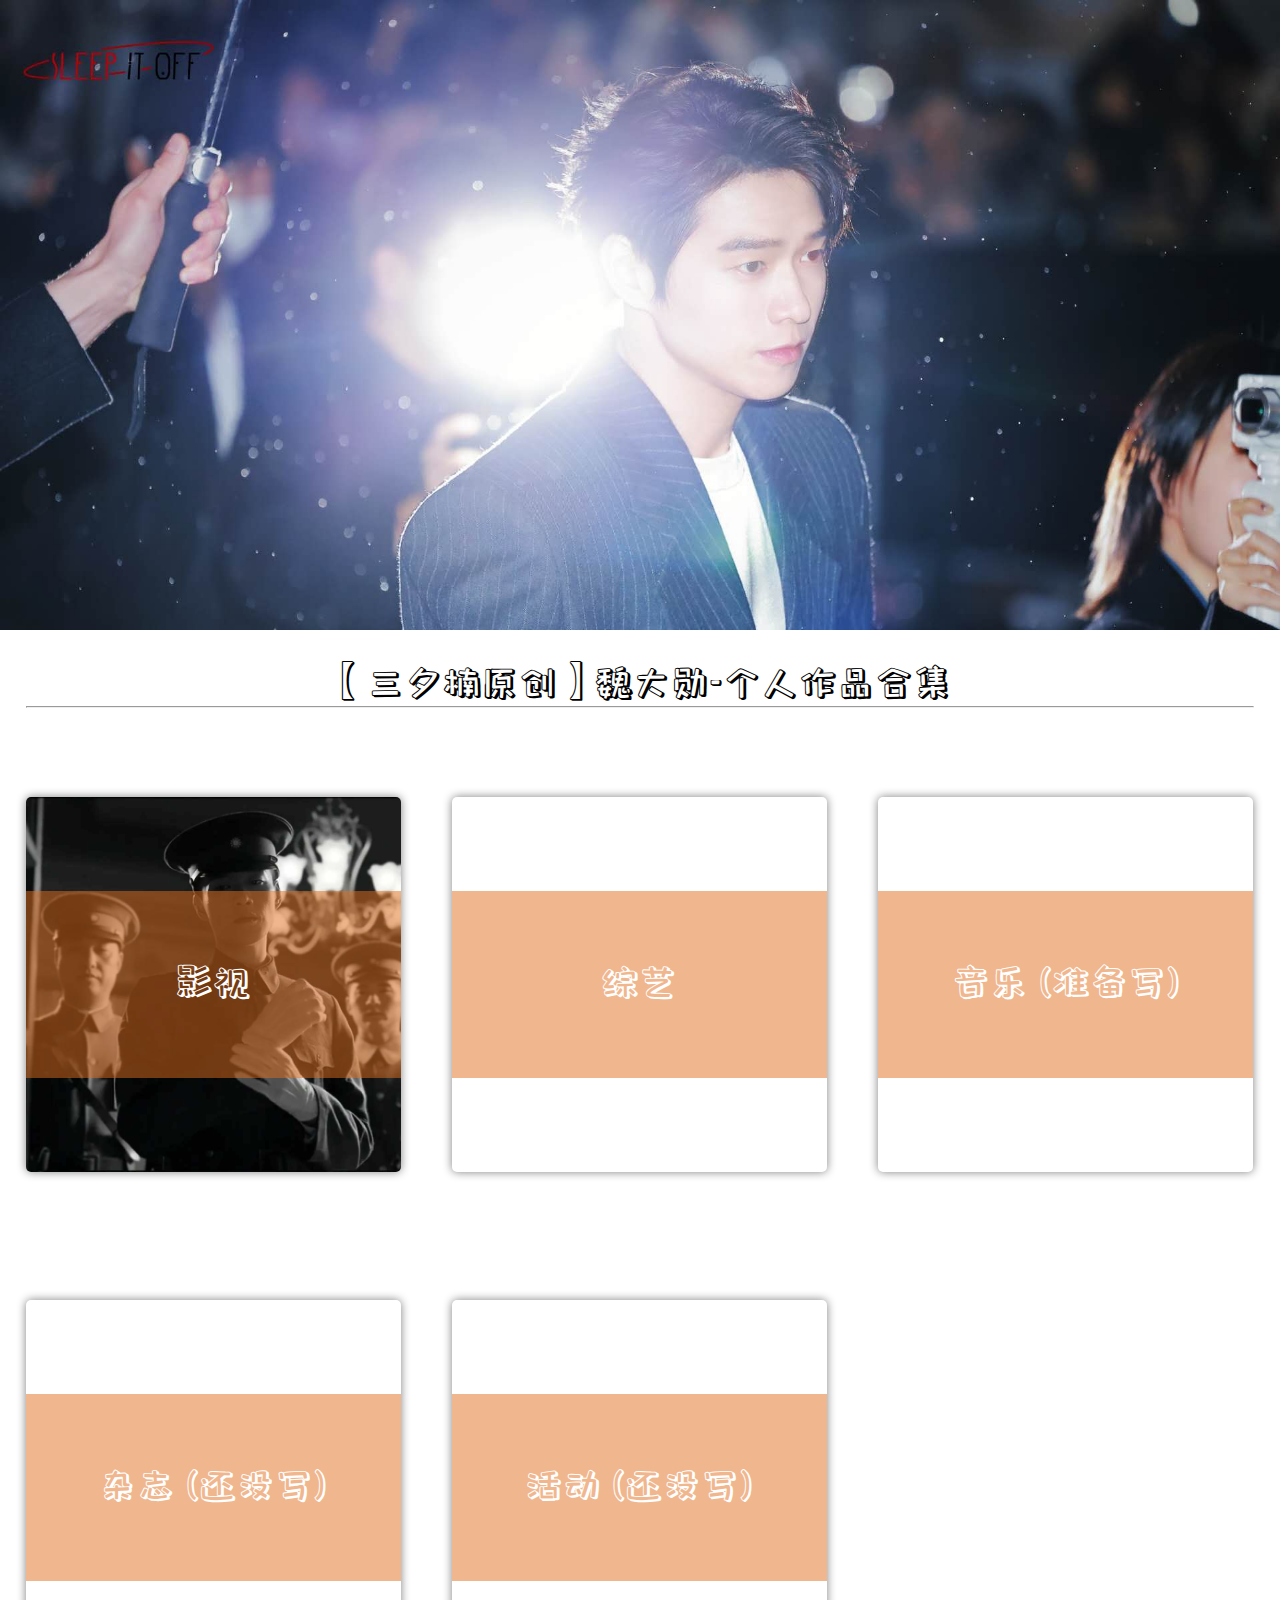
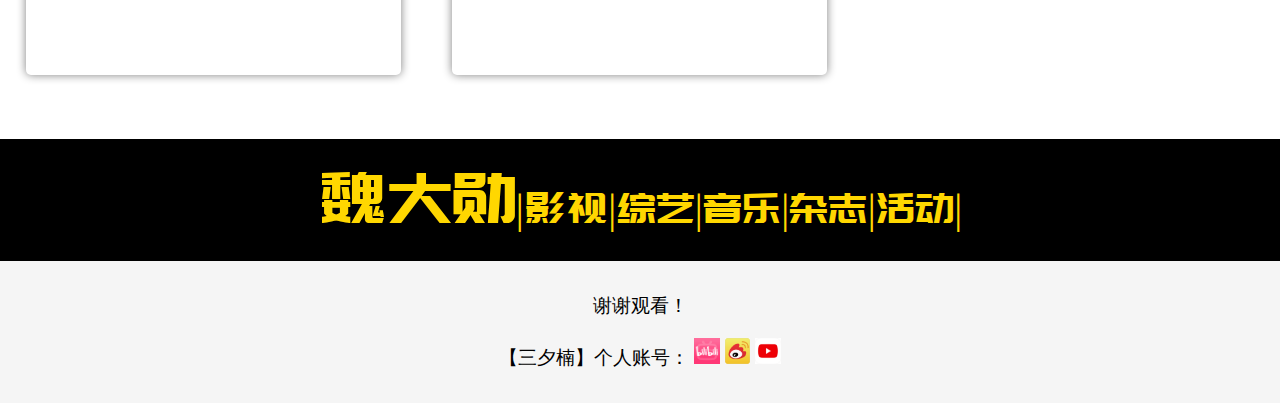
==== index.html @ 47e6bcda "update multiple source for alert window" ====
<!DOCTYPE html>
<html>
<head>
    <meta charset='utf-8'>
    <meta http-equiv='X-UA-Compatible' content='IE=edge'>
    <title>首页【三夕楠|魏大勋】</title>
    <meta name='viewport' content='width=device-width, initial-scale=1'>
    <link rel='stylesheet' type='text/css' media='screen' href='main.css'>
    <style>
        #cover_bg {
            text-align: center;
            position: fixed;
            top: 0;
            left: 50%;
            transform: translate(-50%, 0);
            z-index: -1;
        }
        #placeholder {
            height: 70vh;
        }
        #main_body {
            background: white;
        }
        #main_header {
            background: white;
            padding: 2vw;
            position: sticky;
            top: 0;
            font-size: 3vw;
            text-align: center;
            font-family: "BTXiaoBai", sans-serif;
        }
        .main_title {
            aspect-ratio: 1/1;
            box-shadow: 0px 0px 10px gray;
            border-radius: 5px;
            box-sizing: border-box;
            float: left;
            background-size: cover;
            background-position: center;
            font-size: 5vw;

            display: table-cell;
            vertical-align: middle;
        }
        .main_title a {
            background: rgba(255, 255, 255, 0.3);
            color: black;
            text-decoration: none;
            text-align: center;
        }
        .main_title_shade {
            width: 100%;
            height: 50%;
            margin: 25% 0;
            line-height: inherit;
            box-sizing: border-box;
            background: rgba(225, 109, 29, 0.5);
            color: white;
            font-family: "BTXiaoBai", serif;
        }
        .main_title:nth-child(1) {
            background-image: url("src/film_tv/1921_2021-7-1.jpg");
        }
        .main_title:nth-child(2) {
            background-image: url("src/show/大侦探第九季_2024-01-18.jpg");
        }
    </style>
</head>
<body style="margin: 0 auto;">
    <div id="placeholder"></div>
    <img src="src/cover.jpg" id="cover_bg">
    <div id="main_header">【三夕楠原创】魏大勋-个人作品合集<hr style="margin: 0;"></div>

    <div id="main_body">
        <div class="main_title"><a href="film_tv.html"><div class="main_title_shade">影视</div></a></div>
        <div class="main_title"><a href="show.html"><div class="main_title_shade">综艺</div></a></div>
        <div class="main_title"><a href="film_tv.html"><div class="main_title_shade">音乐 (准备写)</div></a></div>
        <div class="main_title"><a href="film_tv.html"><div class="main_title_shade">杂志 (还没写)</div></a></div>
        <div class="main_title"><a href="film_tv.html"><div class="main_title_shade">活动 (还没写)</div></a></div>
    </div>
    <div id="header"><a href="index.html">魏大勋</a><div id="navigation">|<a href="film_tv.html">影视</a>|<a href="show.html">综艺</a>|<a>音乐</a>|<a>杂志</a>|<a>活动</a>|</div></div>

    <div id="footer">
        <p>谢谢观看！</p>
        <p>【三夕楠】个人账号：
            <a href="https://space.bilibili.com/56812231?spm_id_from=333.1007.0.0" target="_blank"><img src="src/icon/bilibili.png" class="icon"></a> 
            <a href="https://weibo.com/u/5767273696" target="_blank"><img src="src/icon/weibo.jpeg" class="icon"></a>
            <a href="https://www.youtube.com/channel/UCFEvuANraJfs3uEjnCpxK8A" target="_blank"><img src="src/icon/youtube.png" class="icon"></a>
        </p>
    </div>
</body>
<script src='js/main.js'></script>
<script type="text/javascript">
    var cover_bg = document.getElementById("cover_bg");
    if(is_phone) {
        cover_bg.style.height = "100vh";
    } else {
        cover_bg.style.width = "100vw";
    }

    var main_title_objs = document.getElementsByClassName("main_title");
    var main_title_shade_objs = document.getElementsByClassName("main_title_shade");
    main_body.style.height = (is_phone) ? ("calc((70vw + 10vw) * 5)") : ("calc((29.3vw + 10vw) * 2)");
    for (var i = 0; i < main_title_objs.length; i++) {
        if (is_phone) {
            main_title_objs[i].style.fontSize = "10vw";
            main_title_objs[i].style.margin = "5vw 15vw";
            main_title_objs[i].style.width = "calc(100% - 30vw)";
            main_title_shade_objs[i].style.padding = "10vw 0";
        } else {
            main_title_objs[i].style.fontSize = "3vw";
            main_title_objs[i].style.margin = "5vw 2vw";
            main_title_objs[i].style.width = "calc(33.3% - 4vw)";
            main_title_shade_objs[i].style.padding = "5vw 0";
        }
    }
</script>
</html>
---- main.css ----
@font-face {
  font-family: 'LXGWWenKai-M';
  src: url('./src/font/霞鹜文楷（LXGWWenKai-Medium）.woff') format('woff');
}
@font-face {
  font-family: 'PMZDBiaoTi';
  src: url('./src/font/庞门正道标题体.woff') format('woff');
}
@font-face {
  font-family: 'BTXiaoBai';
  src: url('./src/font/包图小白体.woff') format('woff');
}


* {
    font-family: serif;
}
#header {
    height: 8vw;
    background-color: black;
    color: gold;
    text-align: center;
    font-size: 5.5vw;
    padding-top: 1.5vw;
    font-family: 'PMZDBiaoTi', serif;
}
#navigation {
/*    font-size: 60%;*/
    display: inline;
}
#navigation a, #header a {
    font-family: 'PMZDBiaoTi', serif;
    color: inherit;
    text-decoration: none;
}
#navigation a:hover, #header a:hover {
    background-color: gold;
    color: black;
}
#footer {
    padding: 1%;
    font-size: 1.5vw;
    text-align: center;
    background-color: whitesmoke;
}
.icon {
    aspect-ratio: 1/1;
    height: 2vw;
}


/* carousel section */
#carousel {
    background-position: center;
    background-size: auto 100%;
    overflow: hidden;
    animation: carousel_img 15s steps(1,end) infinite;   
}
#ep_area {
    background-image: linear-gradient(to top, rgba(0, 0, 0, 0.4), rgba(255, 255, 255, 0.6));
    height:100%;
    float: right;
    overflow: hidden;
}
#ep_titles {
    animation: carousel_ep_names 15s linear infinite;
}
#ep_name_area {
    float: right;
    animation: gradient_ep_names 15s linear infinite;;
    background-image: linear-gradient(to left, transparent, #e16c1d);
}
.ep_name {
    width: 100%;
    font-size: 2vw;
    color: white;
    text-shadow: 0 0 5px black;
    box-sizing: border-box;
    padding: 1.6vw 1vw;
    overflow: hidden;
    white-space: nowrap;
    text-overflow: ellipsis;
}

/* film and tv section */
.section_title {
    box-sizing: border-box;
    padding-top: 2vw;
    padding-left: 3vw;
}
.section_box {
    float: left;
    height: calc(100% - 2.8vw);
    margin: 1.4vw;
    overflow: hidden;
}
.src_link {
    color: black;
    text-decoration: none;
}
.section_img {
    width: 100%;
/*    height: 75%;*/
    border-radius: 5px;
    background-size: cover;
    background-position: center;
    overflow: hidden;
}
.section_img img {
    width: 100%;
    height: 100%;
    object-fit: cover;
    position: relative;
    top: 50%;
    left: 50%;
    transform: translate(-50%, -50%);
}
.section_text {
    font-family: 'LXGWWenKai-M', sans-serif;
}
.section_text_sub {
    font-family: 'LXGWWenKai-M', sans-serif;
    font-size: 70%;
    color: gray;
}
.section_title_sub {
    font-family: 'LXGWWenKai-M', sans-serif;
    font-size: 60%;
    color: gray;
    display: inline;
    padding: 0.5vw 2vw;
}
.section_title_sub:hover, .alert_bubble_content:hover {
    background-color: whitesmoke;
}

/* alert section */
#alert_bg {
    width: 100%;
    position: absolute;
    top: 0;
    background-color: rgba(0, 0, 0, 0.5);
    display: none;
}
.alert_win {
    width: 60vw;
    height: 60vh;
    position: fixed;
    top: 50%;
    left: 50%;
    transform: translate(-50%, -50%);
    background-color: white;
    overflow: scroll;
    display: flex;
}
.alert_title {
    padding: 2%;
    color: white;
    background-color: orange;
}
.alert_close_btn {
    margin: -2%;
    padding: 2%;
    float: right;
}
.alert_close_btn:hover {
    background-color: whitesmoke;
    color: black;
}
.alert_bubble {
    margin: 0.5vw;
    width: calc(100% - 1vw);
    display: flex;
    box-sizing: border-box;
}
.alert_bubble_date {
    width: 30%;
    padding: 1vw;
    box-sizing: border-box;
}
.alert_bubble_content {
    width: 70%;
    padding: 1vw;
    border-radius: 5px;
    box-sizing: border-box;
    box-shadow: 0 0 3px gray;
/*    background-color: ;*/
}
.alert_bubble_content .src_link {
    float: right;
    font-size: 80%;
    color: gray;
}
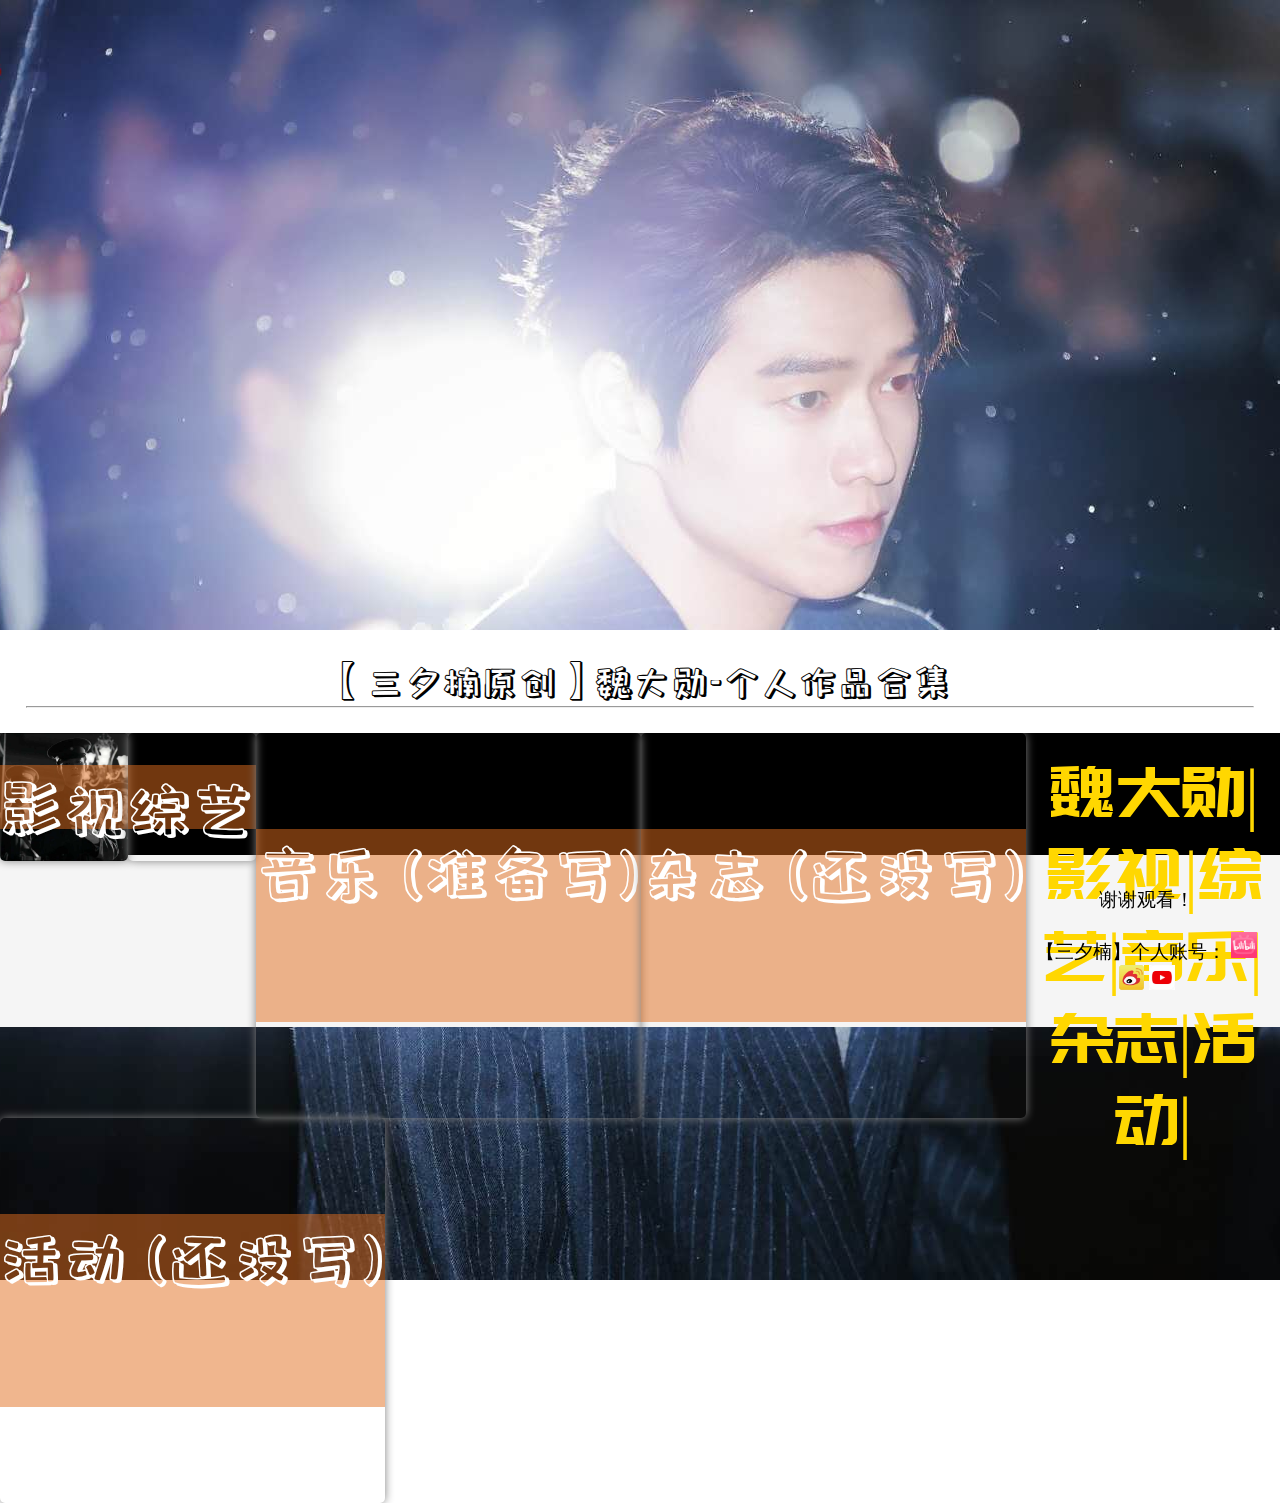
==== commit de12d27a: "update navigation bar" ====
--- a/index.html
+++ b/index.html
@@ -60,7 +60,7 @@
             font-family: "BTXiaoBai", serif;
         }
         .main_title:nth-child(1) {
-            background-image: url("src/film_tv/1921_2021-7-1.jpg");
+            background-image: url("src/film_tv/1921_2021-07-01.jpg");
         }
         .main_title:nth-child(2) {
             background-image: url("src/show/大侦探第九季_2024-01-18.jpg");
@@ -79,7 +79,7 @@
         <div class="main_title"><a href="film_tv.html"><div class="main_title_shade">杂志 (还没写)</div></a></div>
         <div class="main_title"><a href="film_tv.html"><div class="main_title_shade">活动 (还没写)</div></a></div>
     </div>
-    <div id="header"><a href="index.html">魏大勋</a><div id="navigation">|<a href="film_tv.html">影视</a>|<a href="show.html">综艺</a>|<a>音乐</a>|<a>杂志</a>|<a>活动</a>|</div></div>
+    <div id="header"><a href="index.html">魏大勋</a><div id="navigation">|<a href="film_tv.html">影视</a>|<a href="show.html">综艺</a>|<a href="music.html">音乐</a>|<a>杂志</a>|<a>活动</a>|</div></div>
 
     <div id="footer">
         <p>谢谢观看！</p>
--- a/main.css
+++ b/main.css
@@ -58,6 +58,7 @@
 }
 #ep_area {
     background-image: linear-gradient(to top, rgba(0, 0, 0, 0.4), rgba(255, 255, 255, 0.6));
+    width: 20%;
     height:100%;
     float: right;
     overflow: hidden;
@@ -66,6 +67,8 @@
     animation: carousel_ep_names 15s linear infinite;
 }
 #ep_name_area {
+    width: 20%;
+    margin-left: -20%;
     float: right;
     animation: gradient_ep_names 15s linear infinite;;
     background-image: linear-gradient(to left, transparent, #e16c1d);
@@ -83,7 +86,8 @@
 }
 
 /* film and tv section */
-.section_title {
+.section_title, .ranking_title {
+    font-size: 2.5vw;
     box-sizing: border-box;
     padding-top: 2vw;
     padding-left: 3vw;
@@ -130,7 +134,7 @@
     display: inline;
     padding: 0.5vw 2vw;
 }
-.section_title_sub:hover, .alert_bubble_content:hover {
+.section_title_sub:hover, .bubble_content:hover {
     background-color: whitesmoke;
 }
 
@@ -167,18 +171,18 @@
     background-color: whitesmoke;
     color: black;
 }
-.alert_bubble {
+.bubble {
     margin: 0.5vw;
     width: calc(100% - 1vw);
     display: flex;
     box-sizing: border-box;
 }
-.alert_bubble_date {
+.bubble_date {
     width: 30%;
     padding: 1vw;
     box-sizing: border-box;
 }
-.alert_bubble_content {
+.bubble_content {
     width: 70%;
     padding: 1vw;
     border-radius: 5px;
@@ -186,12 +190,180 @@
     box-shadow: 0 0 3px gray;
 /*    background-color: ;*/
 }
-.alert_bubble_content .src_link {
-    float: right;
+.bubble_content .src_link {
+    float: right;
+    padding: 0.5%;
     font-size: 80%;
     color: gray;
 }
-
-
-
-
+.bubble_description {
+    background-color: rgba(225, 108, 90, 0.7);
+    display: inline-block;
+    text-align: center;
+    font-size: 90%;
+    margin: 1% 3%;
+    color: white;
+}
+
+
+/* music page */
+#ranking {
+    padding: 0 8vw;
+}
+.ranking_list_bar {
+    width: calc(100% - 2vw);
+    height: calc(70vh + 2vw);
+    margin: 1vw;
+    display: flex;
+    justify-content: center;
+}
+.ranking_list {
+    width: calc(33.3% - 4vw);
+    height: calc(100% - 4vh);
+    margin: 2vh 2vw;
+    border-radius: 5px;
+    box-sizing: border-box;
+    box-shadow: 0px 0px 5px gray;
+    float: left;
+    overflow: hidden;
+}
+.ranking_list_header_bg {
+    width: 100%;
+    height: 35%;
+    background-size: cover;
+    background-position: center;
+    display: flex;
+    justify-content: center;
+}
+.ranking_list_header {
+    width: 100%;
+    height: 50%;
+    text-align: center;
+    line-height: calc((70vh - 2vw) * 0.35 * 0.5);
+    margin: auto;
+    background-color: rgba(225, 108, 29, 0.5);
+    font-family: 'PMZDBiaoTi', serif;
+    font-size: 200%;
+    text-shadow: 0 0 5px black;
+    color: white;
+}
+.ranking_content_area {
+    width: calc(100% + 15px);
+    height: 65%;
+    overflow-y: scroll;
+    padding-right: 20px;
+    box-sizing: border-box;
+}
+
+
+#filter {
+    width: calc(100% - 16vw);
+    height: 100vh;
+    margin: 2vw 8vw;
+    border: 1px solid black;
+    overflow: scroll;
+}
+#filter_tool_bar {
+    width: 100%;
+    display: flex;
+    position: sticky;
+    top: 0;
+    box-sizing: border-box;
+    background-color: whitesmoke;
+}
+#filter_title {
+    width: 20%;
+    height: 100%;
+    color: gray;
+    font-size: 125%;
+    margin: 1vw;
+}
+#filter_tool_area {
+    width: 80%;
+    height: 100%;
+}
+#search_select, #filter_select {
+    float: right;
+    height: calc(100% - 2vw);
+    width: calc(50% - 2vw);
+    padding: 0 5%;
+    margin: 1vw;
+    box-sizing: border-box;
+    display: flex;
+}
+#search_select *, #filter_select * {
+    float: left;
+}
+#search_select input {
+    width: 75%;
+    border-radius: 0;
+    padding: 3px;
+}
+#search_select button, #filter_tag_win button {
+    height: 100%;
+    padding: 6px;
+    border: none;
+    margin-right: 5px;
+    background-color: lightskyblue;
+}
+
+.filter_tag_bar * {
+    float: left;
+}
+#filter_tag_win {
+    margin: 5px 0;
+    border: 1px solid gray;
+/*    overflow: hidden;*/
+    display: none;
+}
+
+.filter_tag_bar {
+    padding: 5px;
+    width: 100%;
+    box-sizing: border-box;
+}
+.filter_tag_bar:nth-child(odd) {
+    background-color: rgb(255, 255, 255);
+}
+.filter_tag_bar:nth-child(even) {
+    background-color: rgb(220, 220, 220);
+}
+.filter_tag {
+    border-radius: 5px;
+    box-shadow: 0 0 1px gray;
+    display: inline;
+    padding: 2px 5px;
+    margin: 0 2px;
+}
+.filter_tag:hover {
+    box-shadow: 0 0 2px black;
+}
+.all_include {
+    background-color: #e16c1d;
+    color: white;
+}
+.include_either {
+    color: #e16c1d;
+    background-color: white;
+}
+.not_include {
+    background-color: red;
+}
+#show_all_tag {
+    border: none;
+    border-radius: 0;
+    padding: 4px;
+    background-color: lightgray;
+}
+#filter_content {
+    width: 100%;
+    height: 100%;
+/*    overflow: scroll;*/
+}
+
+
+
+
+
+
+
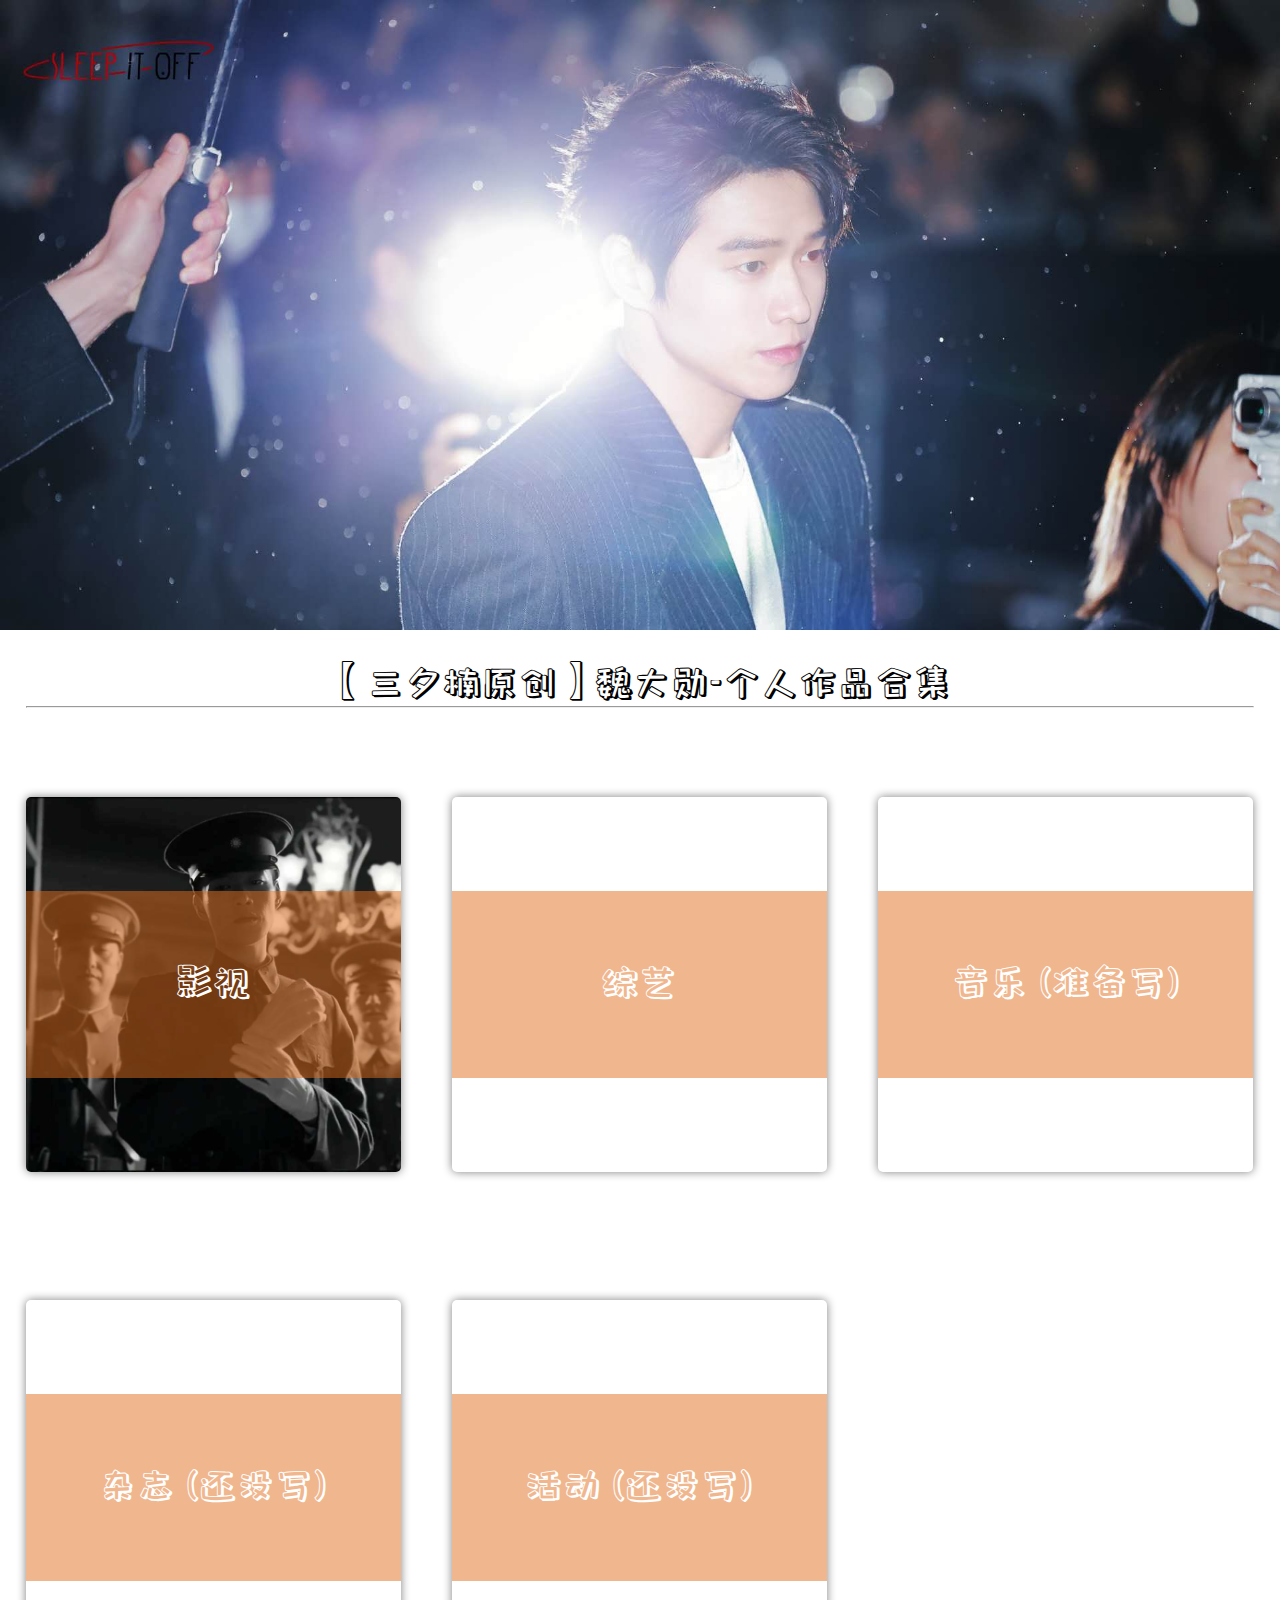
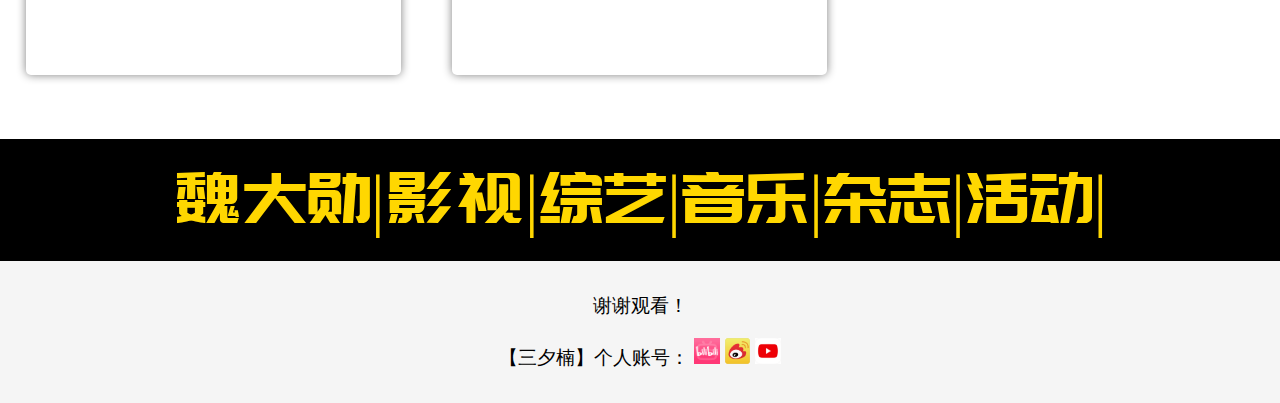
==== commit 9d5bca56: "Update index.html" ====
--- a/index.html
+++ b/index.html
@@ -79,7 +79,7 @@
         <div class="main_title"><a href="film_tv.html"><div class="main_title_shade">杂志 (还没写)</div></a></div>
         <div class="main_title"><a href="film_tv.html"><div class="main_title_shade">活动 (还没写)</div></a></div>
     </div>
-    <div id="header"><a href="index.html">魏大勋</a><div id="navigation">|<a href="film_tv.html">影视</a>|<a href="show.html">综艺</a>|<a href="music.html">音乐</a>|<a>杂志</a>|<a>活动</a>|</div></div>
+    <div id="header"><a href="index.html">魏大勋</a><div id="navigation">|<a href="film_tv.html">影视</a>|<a href="show.html">综艺</a>|<a href="music.html">音乐</a>|<a>杂志</a>|<a href="event.html">活动</a>|</div></div>
 
     <div id="footer">
         <p>谢谢观看！</p>
@@ -92,6 +92,7 @@
 </body>
 <script src='js/main.js'></script>
 <script type="text/javascript">
+    var is_phone = (document.body.scrollWidth < 769);
     var cover_bg = document.getElementById("cover_bg");
     if(is_phone) {
         cover_bg.style.height = "100vh";
--- a/main.css
+++ b/main.css
@@ -47,6 +47,12 @@
     aspect-ratio: 1/1;
     height: 2vw;
 }
+
+
+
+
+
+
 
 
 /* carousel section */
@@ -190,10 +196,8 @@
     box-shadow: 0 0 3px gray;
 /*    background-color: ;*/
 }
-.bubble_content .src_link {
-    float: right;
-    padding: 0.5%;
-    font-size: 80%;
+.bubble_content .src_link, .event_bubble_link .src_link {
+    font-size: 70%;
     color: gray;
 }
 .bubble_description {
@@ -204,6 +208,29 @@
     margin: 1% 3%;
     color: white;
 }
+.bubble_tag {
+    border-radius: 8px;
+    box-shadow: 0 0 1px gray;
+    display: inline;
+    padding: 1px 3px;
+    margin: 0 1px;
+    font-size: 60%;
+    color: rgb(50, 50, 50);
+}
+.bubble_tag_bar, .bubble_src_bar {
+    display: inline-block;
+    margin: 1% 0;
+}
+.bubble_src_bar {
+    float: right;
+}
+
+
+
+
+
+
+
 
 
 /* music page */
@@ -258,8 +285,8 @@
 
 #filter {
     width: calc(100% - 16vw);
-    height: 100vh;
-    margin: 2vw 8vw;
+    height: 90vh;
+    margin: 5vh 8vw;
     border: 1px solid black;
     overflow: scroll;
 }
@@ -272,24 +299,28 @@
     background-color: whitesmoke;
 }
 #filter_title {
-    width: 20%;
+    width: 10%;
     height: 100%;
     color: gray;
     font-size: 125%;
     margin: 1vw;
 }
 #filter_tool_area {
-    width: 80%;
+    width: 90%;
     height: 100%;
 }
-#search_select, #filter_select {
+#search_select, #filter_select, #way_to_sort, #date_select {
     float: right;
     height: calc(100% - 2vw);
-    width: calc(50% - 2vw);
-    padding: 0 5%;
     margin: 1vw;
     box-sizing: border-box;
-    display: flex;
+}
+#search_select, #filter_select, #date_select {
+    width: calc(42% - 2vw);
+    display: flex;
+}
+#way_to_sort {
+    width: calc(16% - 2vw);
 }
 #search_select *, #filter_select * {
     float: left;
@@ -299,12 +330,15 @@
     border-radius: 0;
     padding: 3px;
 }
-#search_select button, #filter_tag_win button {
+#search_select button, #filter_tag_win button, #calendar_month_area button, #calendar_input_area button, #date_select_btn {
     height: 100%;
     padding: 6px;
     border: none;
-    margin-right: 5px;
     background-color: lightskyblue;
+}
+#way_to_sort div {
+/*    width: 100%;*/
+    font-size: 80%;
 }
 
 .filter_tag_bar * {
@@ -367,3 +401,99 @@
 
 
 
+
+/* event page */
+#calendar, #event_area {
+    margin: 2% auto;
+}
+#calendar_header {
+    background-color: lightyellow;
+}
+#calendar_title {
+    width: 100%;
+    text-align: center;
+    font-size: 200%;
+    font-family: "PMZDBiaoTi", serif;
+    color: orange;
+}
+#calendar_month_area {
+    width: 100%;
+    font-size: 150%;
+    display: flex;
+}
+#calendar_month_content {
+    width: 100%;
+    text-align: center;
+    font-family: "BTXiaoBai", serif;
+    color: salmon;
+}
+.calendar_month_btn {
+/*    height: 100%;*/
+    font-family: "BTXiaoBai", serif;
+    display: inline;
+    margin: 0;
+    color: white;
+    text-shadow: 0 0 1px white;
+    font-size: 100%;
+}
+#calendar_content {
+    background-color: whitesmoke;
+}
+.calendar_day_bar, .calendar_header_bar {
+    width: 100%;
+    display: flex;
+}
+.calendar_day_box, .date_on, .calendar_header_box, .calendar_day_box_other {
+    width: 100%;
+    margin: 1%;
+    display: flex;
+    align-items: center; /* 垂直居中 */
+    justify-content: center; /* 水平居中 */
+    font-family: "BTXiaoBai", serif;
+}
+.calendar_header_box {
+    aspect-ratio: 1/0.5;
+}
+.calendar_day_box, .calendar_day_box_other, .calendar_day_box_event_on {
+    background-color: white;
+    aspect-ratio: 1/1;
+    border-radius: 10px;
+}
+.calendar_day_box_other {
+    color: darkgray;
+}
+.calendar_day_box_event_on {
+    box-shadow: 0 0 5px orange;
+}
+.date_on {
+    background-color: orange;
+    color: white;
+    aspect-ratio: 1/1;
+    border-radius: 10px;
+}
+#calendar_input_area {
+    width: 100%;
+    box-sizing: border-box;
+    padding: 2% 0;
+    text-align: center;
+    background-color: whitesmoke;
+}
+#calendar_input_area input {
+    padding: 3px;
+}
+.event_bubble {
+    width: 100%;
+    box-sizing: border-box;
+    padding: 2%;
+    box-shadow: 0 0 3px darkorange;
+    border-radius: 5px;
+}
+.event_bubble_description {
+    font-size: 80%;
+    color: darkgray;
+}
+#date_select select {
+    width: 40%;
+    border-radius: 0;
+/*    padding: 3px;*/
+}
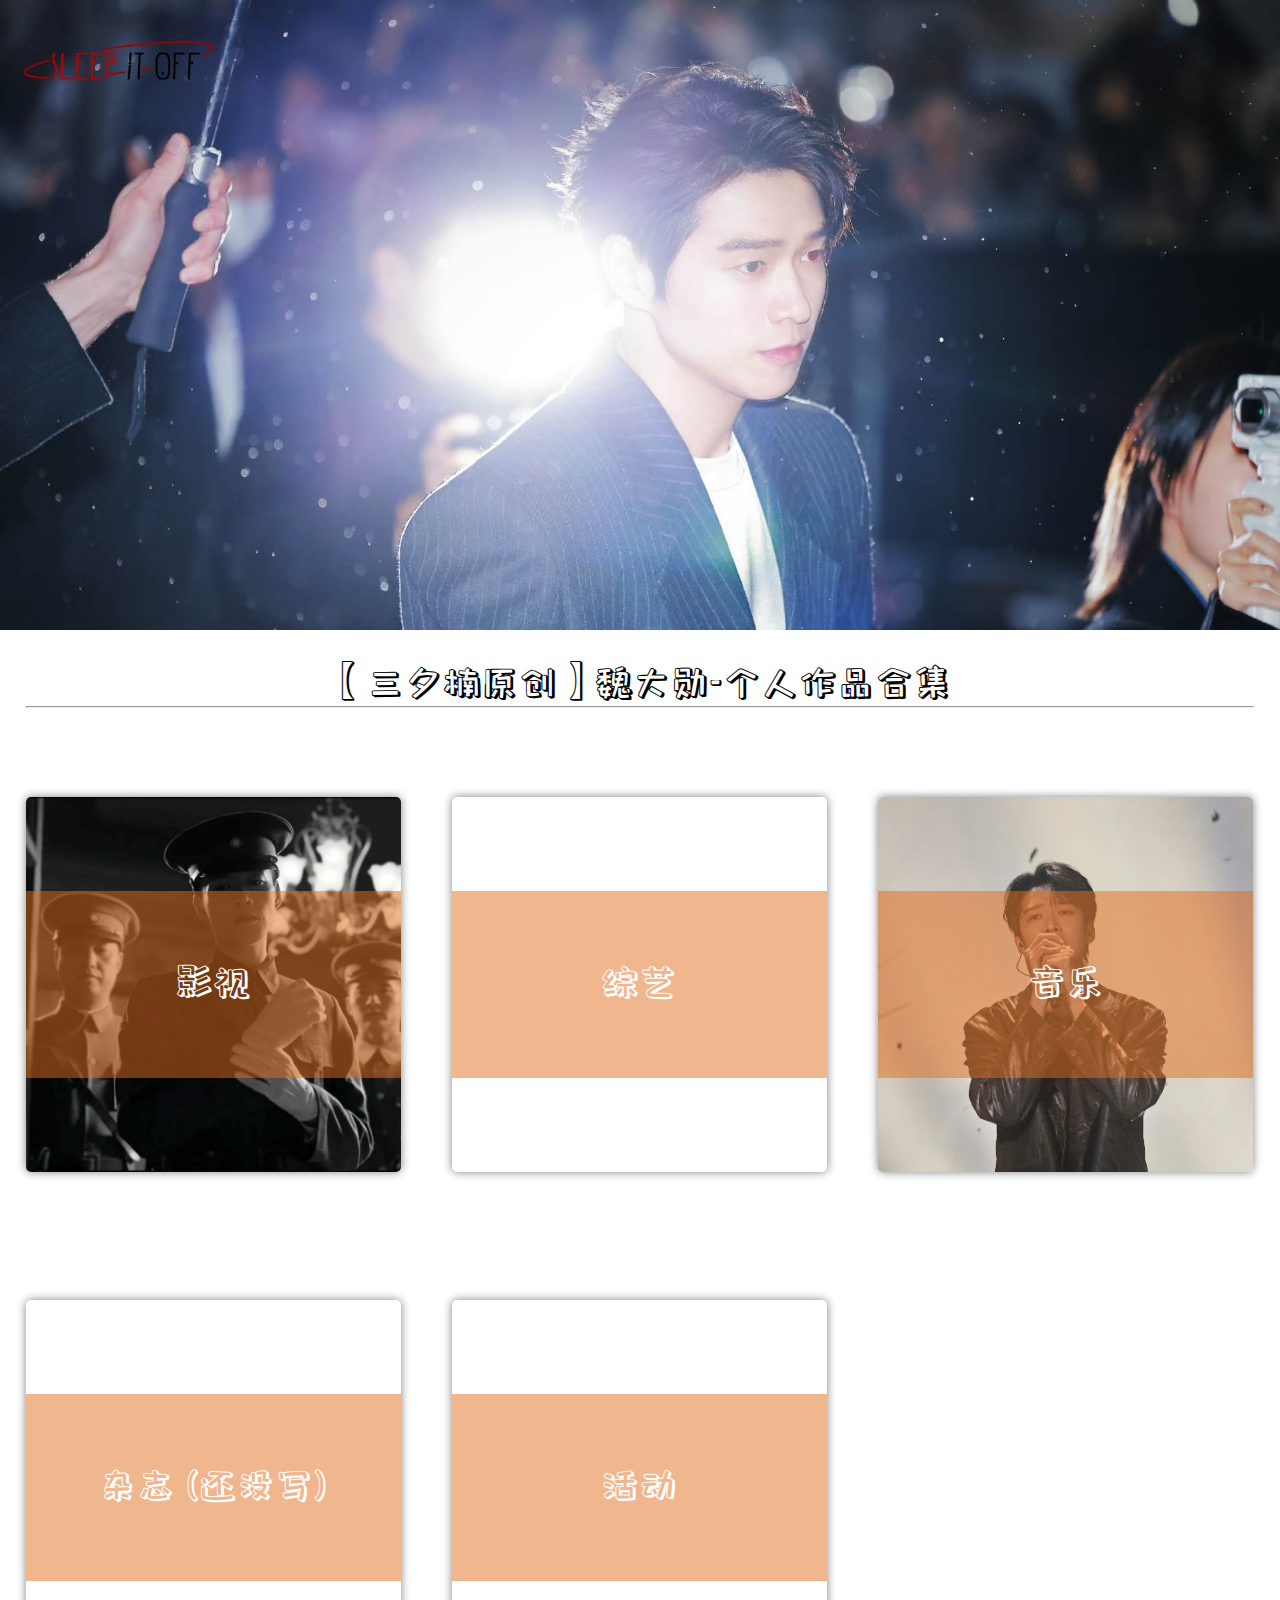
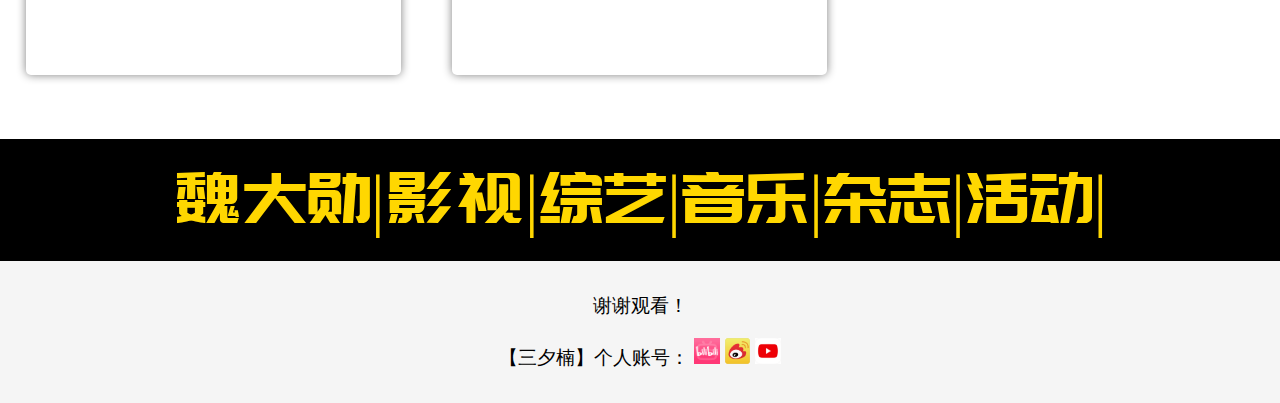
==== commit d5f9a8aa: "update index page" ====
--- a/index.html
+++ b/index.html
@@ -65,6 +65,16 @@
         .main_title:nth-child(2) {
             background-image: url("src/show/大侦探第九季_2024-01-18.jpg");
         }
+        .main_title:nth-child(3) {
+            background-image: url("src/music/3.jpg");
+        }
+        .main_title:nth-child(4) {
+/*            background-image: url("src/show/大侦探第九季_2024-01-18.jpg");*/
+        }
+        .main_title:nth-child(5) {
+            background-image: url("src/event/WechatIMG112.jpg");
+        }
+
     </style>
 </head>
 <body style="margin: 0 auto;">
@@ -75,9 +85,9 @@
     <div id="main_body">
         <div class="main_title"><a href="film_tv.html"><div class="main_title_shade">影视</div></a></div>
         <div class="main_title"><a href="show.html"><div class="main_title_shade">综艺</div></a></div>
-        <div class="main_title"><a href="film_tv.html"><div class="main_title_shade">音乐 (准备写)</div></a></div>
+        <div class="main_title"><a href="film_tv.html"><div class="main_title_shade">音乐</div></a></div>
         <div class="main_title"><a href="film_tv.html"><div class="main_title_shade">杂志 (还没写)</div></a></div>
-        <div class="main_title"><a href="film_tv.html"><div class="main_title_shade">活动 (还没写)</div></a></div>
+        <div class="main_title"><a href="film_tv.html"><div class="main_title_shade">活动</div></a></div>
     </div>
     <div id="header"><a href="index.html">魏大勋</a><div id="navigation">|<a href="film_tv.html">影视</a>|<a href="show.html">综艺</a>|<a href="music.html">音乐</a>|<a>杂志</a>|<a href="event.html">活动</a>|</div></div>
 
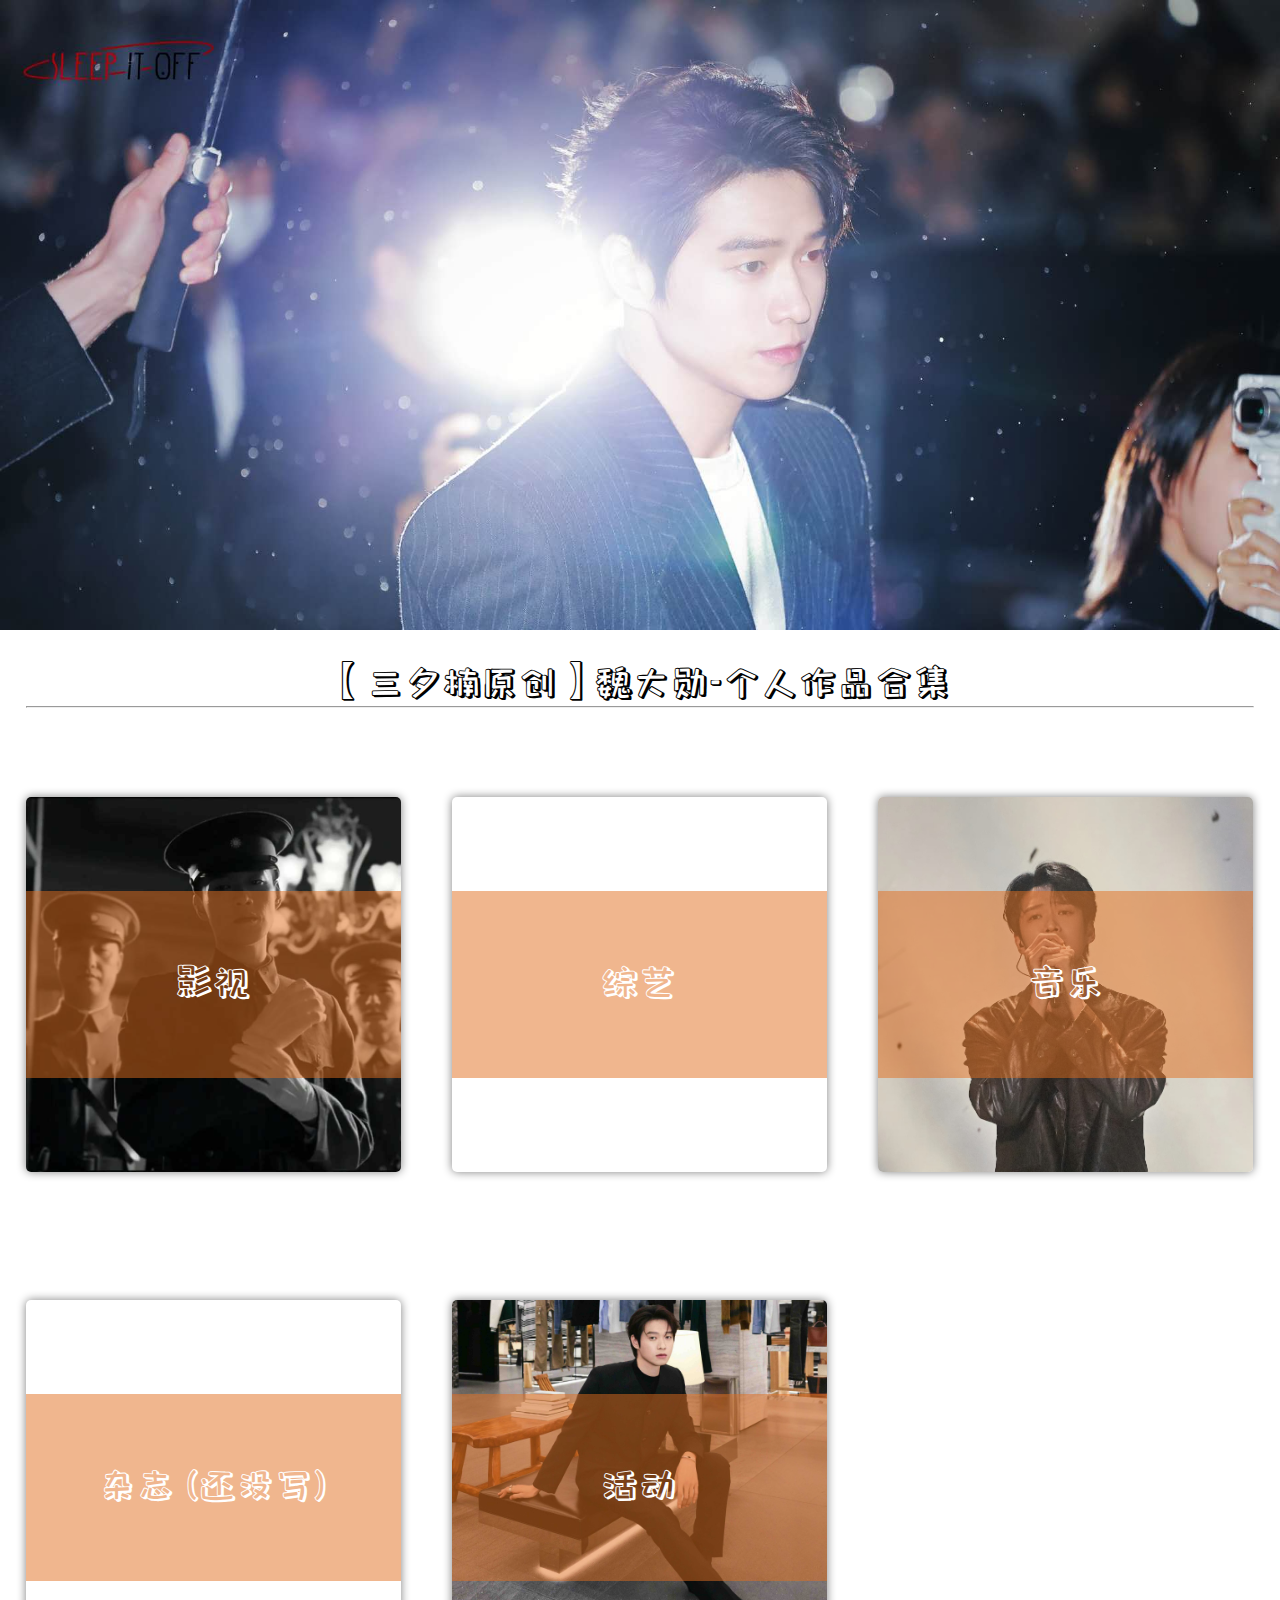
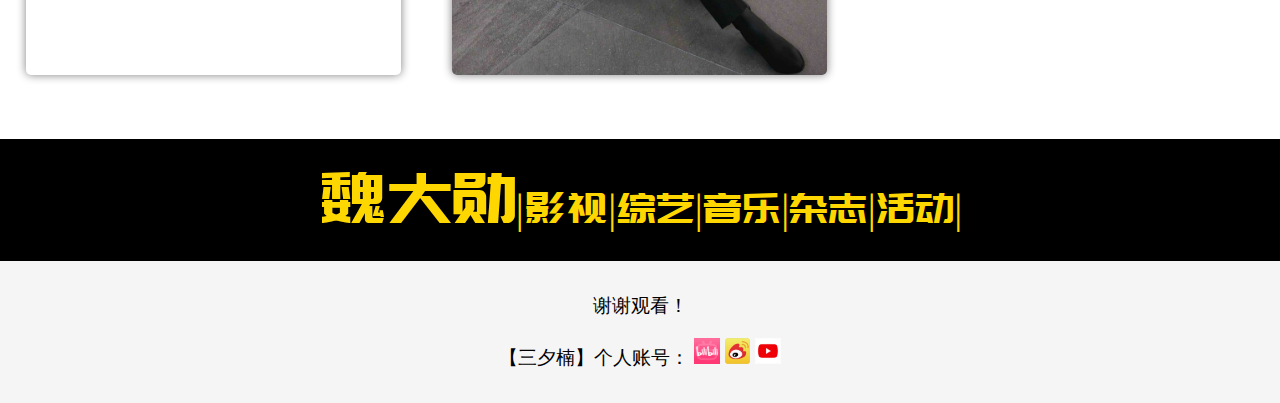
==== commit 14bc19f2: "Update index.html" ====
--- a/index.html
+++ b/index.html
@@ -85,9 +85,9 @@
     <div id="main_body">
         <div class="main_title"><a href="film_tv.html"><div class="main_title_shade">影视</div></a></div>
         <div class="main_title"><a href="show.html"><div class="main_title_shade">综艺</div></a></div>
-        <div class="main_title"><a href="film_tv.html"><div class="main_title_shade">音乐</div></a></div>
-        <div class="main_title"><a href="film_tv.html"><div class="main_title_shade">杂志 (还没写)</div></a></div>
-        <div class="main_title"><a href="film_tv.html"><div class="main_title_shade">活动</div></a></div>
+        <div class="main_title"><a href="music.html"><div class="main_title_shade">音乐</div></a></div>
+        <div class="main_title"><a href="#"><div class="main_title_shade">杂志 (还没写)</div></a></div>
+        <div class="main_title"><a href="event.html"><div class="main_title_shade">活动</div></a></div>
     </div>
     <div id="header"><a href="index.html">魏大勋</a><div id="navigation">|<a href="film_tv.html">影视</a>|<a href="show.html">综艺</a>|<a href="music.html">音乐</a>|<a>杂志</a>|<a href="event.html">活动</a>|</div></div>
 
@@ -103,6 +103,8 @@
 <script src='js/main.js'></script>
 <script type="text/javascript">
     var is_phone = (document.body.scrollWidth < 769);
+    var navigation = document.getElementById("navigation");
+    navigation.style.fontSize = (is_phone) ? ("100%") : ("60%");
     var cover_bg = document.getElementById("cover_bg");
     if(is_phone) {
         cover_bg.style.height = "100vh";
